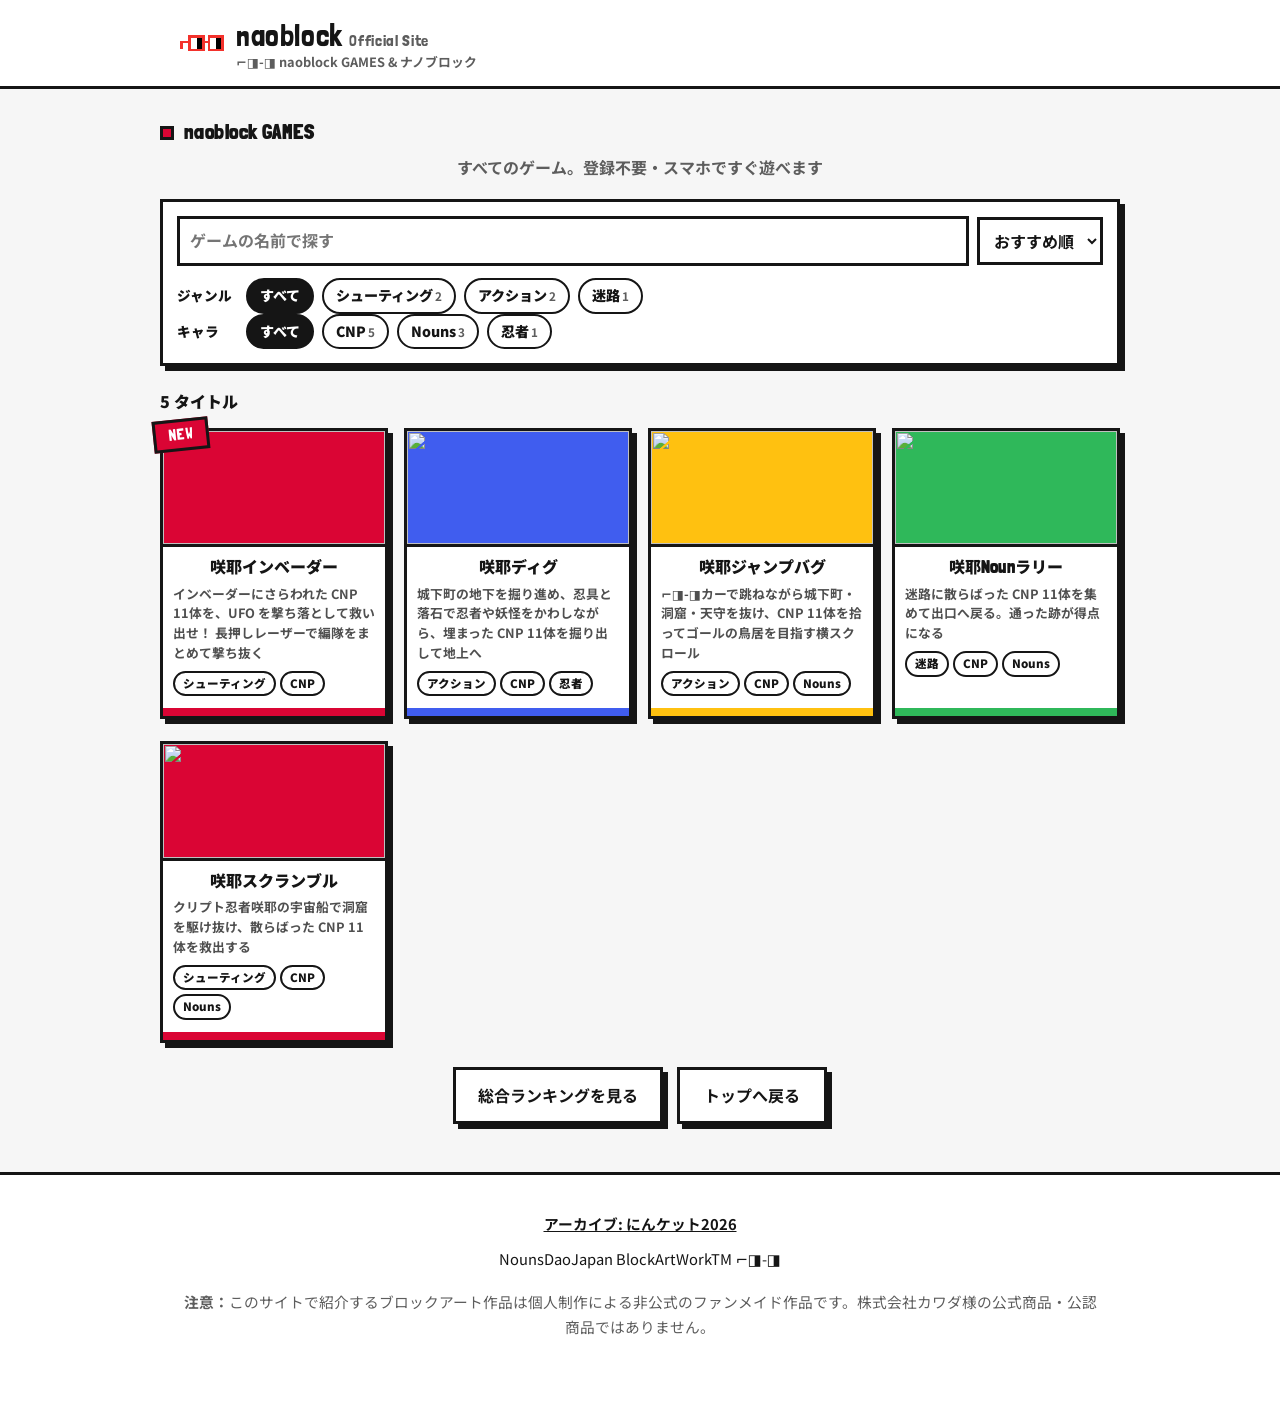
==== games/index.html @ a4fa3475 "ゲーム一覧ページ（/games/）と台帳 games.json - トップと一覧が assets/games.json を読む。新作は1行足すだけ - 一覧: 名前検索・ジャンル/キャラのタグ・並び順" ====
<!doctype html>
<html lang="ja">
  <head>
    <meta charset="utf-8" />
    <meta name="viewport" content="width=device-width,initial-scale=1" />
    <title>すべてのゲーム ─ naoblock GAMES</title>
    <meta name="description" content="naoblock GAMES のゲーム一覧。ジャンルやキャラで探せます。登録不要・スマホですぐ遊べます。" />
    <meta property="og:type" content="website" />
    <meta property="og:title" content="すべてのゲーム ─ naoblock GAMES" />
    <meta property="og:description" content="naoblock GAMES のゲーム一覧。ジャンルやキャラで探せます。登録不要・スマホですぐ遊べます。" />
    <meta property="og:locale" content="ja_JP" />
    <meta property="og:url" content="https://naoblock.com/games/" />
    <link rel="canonical" href="https://naoblock.com/games/">
    <meta property="og:image" content="https://naoblock.com/assets/ogp.png" />
    <meta property="og:image:width" content="1200" />
    <meta property="og:image:height" content="630" />
    <meta name="twitter:card" content="summary_large_image" />
    <link rel="icon" href="../assets/favicon.svg" type="image/svg+xml" />
    <link rel="apple-touch-icon" href="../assets/apple-touch-icon.png" />
    <link rel="preconnect" href="https://fonts.googleapis.com" />
    <link rel="preconnect" href="https://fonts.gstatic.com" crossorigin />
    <link href="https://fonts.googleapis.com/css2?family=Londrina+Solid:wght@900&family=Noto+Sans+JP:wght@400;700;900&display=swap" rel="stylesheet" />
    <link rel="stylesheet" href="../assets/main.css?v=20261114" />
  </head>
  <body>
    <header class="site-header">
      <div class="wrap header-inner">
        <a class="brand" href="../" aria-label="naoblock トップ">
          <svg class="brand-mark" viewBox="0 0 16 6" shape-rendering="crispEdges" aria-hidden="true">
            <rect x="3" y="0" width="6" height="1" fill="#F3322C" />
            <rect x="10" y="0" width="6" height="1" fill="#F3322C" />
            <rect x="3" y="5" width="6" height="1" fill="#F3322C" />
            <rect x="10" y="5" width="6" height="1" fill="#F3322C" />
            <rect x="3" y="1" width="1" height="4" fill="#F3322C" />
            <rect x="8" y="1" width="1" height="4" fill="#F3322C" />
            <rect x="10" y="1" width="1" height="4" fill="#F3322C" />
            <rect x="15" y="1" width="1" height="4" fill="#F3322C" />
            <rect x="9" y="2" width="1" height="1" fill="#F3322C" />
            <rect x="0" y="2" width="3" height="1" fill="#F3322C" />
            <rect x="0" y="3" width="1" height="2" fill="#F3322C" />
            <rect x="4" y="1" width="2" height="4" fill="#fff" />
            <rect x="11" y="1" width="2" height="4" fill="#fff" />
            <rect x="6" y="1" width="2" height="4" fill="#000" />
            <rect x="13" y="1" width="2" height="4" fill="#000" />
          </svg>
          <span class="brand-text">
            <span class="brand-name">naoblock <span class="brand-official">Official Site</span></span>
            <span class="brand-sub">⌐◨-◨ naoblock GAMES &amp; ナノブロック</span>
          </span>
        </a>
        <!-- 右側は空けておく（次の改修で総合1位などを表示） -->
        <div class="header-side"></div>
      </div>
    </header>


    <main>
      <section class="games-page wrap" aria-labelledby="games-title">
        <h1 class="section-title" id="games-title"><span class="en">naoblock GAMES</span></h1>
        <p class="games-lead">すべてのゲーム。登録不要・スマホですぐ遊べます</p>

        <div class="games-tools" role="search">
          <div class="tool-row">
            <input class="games-search" id="q" type="search" placeholder="ゲームの名前で探す" aria-label="ゲームの名前で探す" />
            <select class="games-sort" id="sort" aria-label="並び順">
              <option value="pick">おすすめ順</option>
              <option value="new">新しい順</option>
              <option value="old">古い順</option>
              <option value="name">名前順</option>
            </select>
          </div>
          <div id="chips"></div>
        </div>

        <p class="games-count" id="count" aria-live="polite"></p>
        <ul class="game-grid" id="grid"><li class="games-empty">読み込み中...</li></ul>

        <div class="community-btns">
          <a class="community-btn" href="../ranking/">総合ランキングを見る</a>
          <a class="community-btn" href="../">トップへ戻る</a>
        </div>
      </section>
    </main>

    <footer class="site-footer">
      <div class="wrap">
        <p><a href="../archive/ninket2026/">アーカイブ: にんケット2026</a></p>
        <p>NounsDaoJapan BlockArtWorkTM ⌐◨-◨</p>
        <p class="disclaimer"><strong>注意：</strong>このサイトで紹介するブロックアート作品は個人制作による非公式のファンメイド作品です。株式会社カワダ様の公式商品・公認商品ではありません。</p>
      </div>
    </footer>

    <script type="module">
      // ゲームの台帳（../assets/games.json）を、検索・ジャンル／キャラ・並び順で絞って並べる。
      // 絞り込みは URL（?q=&genre=&chara=&sort=）にも残すので、そのまま共有できる
      import { loadGames, gameCard } from "../assets/games.js?v=20261114";
      const $ = (id) => document.getElementById(id);
      const grid = $("grid"), chips = $("chips"), count = $("count"), q = $("q"), sort = $("sort");
      const esc = (v) => String(v).replace(/[&<>"']/g, (c) => ({ "&": "&amp;", "<": "&lt;", ">": "&gt;", '"': "&quot;", "'": "&#39;" })[c]);
      const params = new URLSearchParams(location.search);
      const state = { q: params.get("q") || "", sort: params.get("sort") || "pick", tags: {} };
      let data = null;

      function render() {
        const words = state.q.trim().toLowerCase().split(/\s+/).filter(Boolean);
        let list = data.games.filter((g) => {
          for (const grp of data.groups) { const t = state.tags[grp.id]; if (t && !(g.tags || []).includes(t)) return false; }
          const hay = [g.title, g.desc || "", ...(g.tags || [])].join(" ").toLowerCase();
          return words.every((w) => hay.includes(w));
        });
        if (state.sort === "new") list = list.slice().sort((a, b) => (b.released || "").localeCompare(a.released || ""));
        if (state.sort === "old") list = list.slice().sort((a, b) => (a.released || "").localeCompare(b.released || ""));
        if (state.sort === "name") list = list.slice().sort((a, b) => a.title.localeCompare(b.title, "ja"));
        count.textContent = list.length === data.games.length ? `${data.games.length} タイトル` : `${list.length} / ${data.games.length} タイトル`;
        grid.innerHTML = list.length
          ? list.map((g) => `<li>${gameCard(g, { detail: true })}</li>`).join("")
          : '<li class="games-empty">見つかりませんでした。条件をゆるめてみてください。</li>';
        // ボタンの押された状態
        chips.querySelectorAll(".chip").forEach((b) => b.setAttribute("aria-pressed", String((state.tags[b.dataset.g] || "") === b.dataset.t)));
        // URL に残す
        const p = new URLSearchParams();
        if (state.q) p.set("q", state.q);
        for (const grp of data.groups) if (state.tags[grp.id]) p.set(grp.id, state.tags[grp.id]);
        if (state.sort !== "pick") p.set("sort", state.sort);
        history.replaceState(null, "", p.toString() ? `?${p}` : location.pathname);
      }

      loadGames("../")
        .then((d) => {
          data = d;
          for (const grp of d.groups) { const t = params.get(grp.id); if (t && grp.tags.includes(t)) state.tags[grp.id] = t; }
          // ジャンル・キャラのボタン（それぞれ1つだけ選べる。「すべて」で外す）。数は台帳から数える
          chips.innerHTML = d.groups.map((grp) => {
            const n = (t) => d.games.filter((g) => (g.tags || []).includes(t)).length;
            return `<div class="tool-row"><span class="tool-label">${esc(grp.label)}</span>`
              + `<button type="button" class="chip" data-g="${esc(grp.id)}" data-t="">すべて</button>`
              + grp.tags.filter((t) => n(t) > 0).map((t) => `<button type="button" class="chip" data-g="${esc(grp.id)}" data-t="${esc(t)}">${esc(t)}<small>${n(t)}</small></button>`).join("")
              + `</div>`;
          }).join("");
          q.value = state.q; sort.value = ["pick", "new", "old", "name"].includes(state.sort) ? state.sort : "pick"; state.sort = sort.value;
          render();
        })
        .catch((e) => { console.error(e); grid.innerHTML = '<li class="games-empty">ゲームの一覧を読み込めませんでした。</li>'; });

      chips.addEventListener("click", (e) => {
        const b = e.target.closest(".chip"); if (!b) return;
        state.tags[b.dataset.g] = b.dataset.t; render();
      });
      q.addEventListener("input", () => { state.q = q.value; render(); });
      sort.addEventListener("change", () => { state.sort = sort.value; render(); });
    </script>
  </body>
</html>
---- assets/main.css ----
:root {
  --bg: #f6f6f6;
  --paper: #ffffff;
  --ink: #151515;
  --muted: #5d5d5d;
  --red: #da0534;
  --blue: #405def;
  --yellow: #ffc110;
  --green: #2fb85a;
  --line: 3px solid var(--ink);
  --shadow: 5px 5px 0 var(--ink);
  --font-display: "Londrina Solid", "Noto Sans JP", system-ui, sans-serif;
  --font-body: "Noto Sans JP", system-ui, -apple-system, "Hiragino Kaku Gothic ProN", "Yu Gothic", Meiryo, sans-serif;
}

*, *::before, *::after { box-sizing: border-box; }

html { -webkit-text-size-adjust: 100%; }

body {
  margin: 0;
  background: var(--bg);
  color: var(--ink);
  font-family: var(--font-body);
  line-height: 1.7;
}

a { color: inherit; }
:focus-visible { outline: 3px solid var(--blue); outline-offset: 3px; }

.wrap {
  width: 100%;
  max-width: 960px;
  margin: 0 auto;
  padding-left: 20px;
  padding-right: 20px;
}

/* ① ヘッダー */
.site-header { padding: 16px 0; border-bottom: var(--line); background: var(--paper); }
.header-inner { display: flex; align-items: center; justify-content: space-between; gap: 16px; }
.brand { display: flex; align-items: center; gap: 12px; text-decoration: none; }
.brand-mark { width: 44px; height: auto; flex: none; }
.brand-text { display: flex; flex-direction: column; line-height: 1.25; }
.brand-name { font-family: var(--font-display); font-size: 1.9rem; letter-spacing: 0.02em; }
.brand-official { font-size: 1rem; color: var(--muted); letter-spacing: 0.04em; }
.brand-sub { font-size: 0.8rem; color: var(--muted); font-weight: 700; }
.header-side { min-width: 0; }

/* Londrina Solid は字幅が細く小文字も低いので、日本語と混ざる行では英字だけ少し大きくして揃える */
.en { font-size: 1.15em; line-height: 1; letter-spacing: 0.02em; }

/* ② ヒーロー */
.hero { text-align: center; padding-top: 32px; padding-bottom: 40px; }
.hero-title {
  margin: 0;
  font-family: var(--font-display);
  font-size: clamp(1.55rem, 6.6vw, 2.8rem);
  font-weight: 900;
  line-height: 1.35;
  letter-spacing: 0.01em;
}
.hero-hello { margin: 0 0 10px; font-family: var(--font-display); font-size: clamp(0.95rem, 3.6vw, 1.1rem); font-weight: 900; color: var(--muted); }
.hero-lead { margin: 16px auto 0; max-width: 34em; font-size: clamp(0.95rem, 3.6vw, 1.1rem); color: var(--muted); font-weight: 700; line-height: 1.7; word-break: auto-phrase; }
.hero-btns { display: flex; flex-direction: column; gap: 14px; align-items: stretch; max-width: 360px; margin: 24px auto 0; }
.hero-btn { font-size: 1rem; }
.hero-note { margin: 14px 0 0; font-size: 0.92rem; color: var(--muted); font-weight: 700; }
.studs { display: flex; justify-content: center; gap: 10px; margin-top: 28px; }
.studs i { width: 16px; height: 16px; border: 3px solid var(--ink); display: block; }
.studs i:nth-child(1) { background: var(--red); }
.studs i:nth-child(2) { background: var(--yellow); }
.studs i:nth-child(3) { background: var(--blue); }
.studs i:nth-child(4) { background: var(--green); }

.section-title {
  margin: 0 0 20px;
  font-family: var(--font-display);
  font-size: 1.15rem;
  font-weight: 900;
  letter-spacing: 0.04em;
}
.section-title::before {
  content: "";
  display: inline-block;
  width: 14px;
  height: 14px;
  margin-right: 10px;
  background: var(--red);
  border: 3px solid var(--ink);
  vertical-align: -1px;
}

/* ③ ゲームカード（横スクロール） */
.games { padding-bottom: 64px; }
.card-row {
  list-style: none;
  margin: 0;
  padding: 6px max(20px, calc((100vw - 920px) / 2)) 22px;
  display: flex;
  gap: 18px;
  overflow-x: auto;
  scroll-snap-type: x proximity;
  scroll-padding-inline: max(20px, calc((100vw - 920px) / 2));
  -webkit-overflow-scrolling: touch;
}
.card-row > li { flex: none; scroll-snap-align: start; }

.game-card {
  position: relative;
  display: flex;
  flex-direction: column;
  width: clamp(188px, 56vw, 232px);
  background: var(--paper);
  border: var(--line);
  box-shadow: var(--shadow);
  text-decoration: none;
  transition: transform 0.12s ease, box-shadow 0.12s ease;
}
.game-card:hover { transform: translate(-2px, -2px); box-shadow: 7px 7px 0 var(--ink); }
.game-card:active { transform: translate(3px, 3px); box-shadow: 2px 2px 0 var(--ink); }

.game-card .thumb {
  display: block;
  aspect-ratio: 4 / 5;
  overflow: hidden;
  border-bottom: var(--line);
  background: var(--card-color, var(--yellow));
}
.game-card .thumb img { display: block; width: 100%; height: 100%; object-fit: cover; object-position: center; }
.game-card .game-title {
  display: block;
  font-family: var(--font-display);
  padding: 14px 12px 16px;
  font-weight: 900;
  font-size: 1.05rem;
  line-height: 1.4;
  text-align: center;
  border-bottom: 8px solid var(--card-color, var(--yellow));
}
.c-red { --card-color: var(--red); }
.c-blue { --card-color: var(--blue); }
.c-yellow { --card-color: var(--yellow); }
.c-green { --card-color: var(--green); }

.badge-new {
  position: absolute;
  top: -12px;
  left: -10px;
  z-index: 1;
  padding: 2px 12px;
  background: var(--red);
  color: #fff;
  border: var(--line);
  font-family: var(--font-display);
  font-size: 1rem;
  line-height: 1.4;
  letter-spacing: 0.06em;
  transform: rotate(-6deg);
}

/* ④ 総合ランキング（sakuya-kit の出力に合わせる。kit.css は読み込まない） */
.ranking { padding-bottom: 64px; }
#board .board-msg { margin: 0; padding: 24px; text-align: center; color: var(--muted); border: var(--line); background: var(--paper); }
#board .sk-leaderboard {
  background: var(--paper);
  border: var(--line);
  box-shadow: var(--shadow);
  padding: 22px 18px 24px;
}
#board .sk-lb-title { margin: 0 0 8px; font-family: var(--font-display); font-size: 1.15rem; font-weight: 900; text-align: center; line-height: 1.5; }
#board .sk-lb-note { margin: 0 0 18px; font-size: 0.92rem; color: var(--muted); text-align: center; line-height: 1.6; }
#board .sk-lb-list { list-style: none; margin: 0; padding: 0; display: flex; flex-direction: column; gap: 8px; }
#board .sk-lb-row {
  display: flex;
  flex-wrap: wrap;
  align-items: center;
  gap: 6px 12px;
  padding: 10px 12px;
  background: var(--bg);
  border: 2px solid var(--ink);
  font-size: 0.92rem;
}
#board .sk-lb-row:nth-child(1) { background: #fff3c4; }
#board .sk-lb-rank { min-width: 2.2em; font-family: var(--font-display); font-weight: 900; font-size: 1.2rem; line-height: 1; text-align: center; }
#board .sk-lb-name { font-weight: 900; flex: 1 1 4.5em; min-width: 0; overflow-wrap: anywhere; }
#board .sk-lb-xname { display: inline-flex; align-items: center; gap: 6px; font-size: 0.8rem; }
#board .sk-lb-avatar { width: 24px; height: 24px; border-radius: 50%; object-fit: cover; }
#board .sk-lb-xlink { color: var(--blue); text-decoration: none; font-weight: 700; }
#board .sk-lb-xlink:hover { text-decoration: underline; }
#board .sk-lb-score { margin-left: auto; font-family: var(--font-display); font-size: 1.2rem; line-height: 1; letter-spacing: 0.02em; font-weight: 900; font-variant-numeric: tabular-nums; color: var(--red); }
#board .sk-lb-games { flex-basis: 100%; display: flex; flex-wrap: wrap; gap: 4px 10px; font-size: 0.75rem; color: var(--muted); }
#board .sk-lb-game-pts { font-weight: 700; color: var(--ink); font-variant-numeric: tabular-nums; }
#board .sk-lb-game-top { color: var(--red); }
#board .sk-lb-roster { display: none; }
#board .sk-lb-sub { flex-basis: 100%; font-size: 0.75rem; color: var(--muted); }
#board .sk-lb-empty { padding: 18px; text-align: center; color: var(--muted); font-size: 0.9rem; }
.ranking-more { margin: 20px 0 0; text-align: center; }
.ranking-page { padding-top: 32px; }

/* ⑤ 外へのリンク */
.links { padding-bottom: 72px; }
.link-grid {
  list-style: none;
  margin: 0;
  padding: 0;
  display: grid;
  grid-template-columns: repeat(2, 1fr);
  gap: 14px;
}
.link-tile {
  display: flex;
  font-family: var(--font-display);
  align-items: center;
  justify-content: center;
  min-height: 56px;
  padding: 10px 12px;
  background: var(--paper);
  border: var(--line);
  box-shadow: 4px 4px 0 var(--ink);
  font-weight: 900;
  text-decoration: none;
  text-align: center;
  transition: transform 0.12s ease, box-shadow 0.12s ease, background 0.12s ease;
}
.link-tile:hover { background: var(--yellow); transform: translate(-2px, -2px); box-shadow: 6px 6px 0 var(--ink); }
.link-tile:active { transform: translate(3px, 3px); box-shadow: 1px 1px 0 var(--ink); }

/* ⑥ フッター */
.site-footer { padding: 36px 0 52px; border-top: var(--line); background: var(--paper); text-align: center; font-size: 0.92rem; }
.site-footer p { margin: 0 0 10px; }
.site-footer a { font-weight: 700; }
.site-footer .disclaimer { margin-top: 18px; color: var(--muted); font-size: 0.92rem; line-height: 1.7; }

/* 修正A: スマホ幅ではランキングを5位まで（PCは10位まで） */
@media (max-width: 599px) {
  #board .sk-lb-list > li:nth-child(n+6) { display: none; }
  .ranking-page #board .sk-lb-list > li { display: flex; } /* 全員ページは全部出す */
}

@media (min-width: 640px) {
  .link-grid { grid-template-columns: repeat(4, 1fr); }
  .hero { padding-top: 64px; padding-bottom: 64px; }
  .hero-btns { flex-direction: row; flex-wrap: wrap; justify-content: center; max-width: none; }
}

/* 修正B: PC幅ではゲームカード5枚をスクロールなしで1列に並べる */
@media (min-width: 960px) {
  .card-row {
    display: grid;
    grid-template-columns: repeat(5, minmax(0, 1fr));
    max-width: 960px;
    margin: 0 auto;
    padding: 14px 20px 22px;
    overflow: visible;
    scroll-snap-type: none;
  }
  .game-card { width: auto; height: 100%; }
  .game-card .game-title { font-size: 1rem; padding-left: 8px; padding-right: 8px; }
  .card-row > li.all-li { display: none; } /* PC は下の「すべてのゲームを見る」ボタンで */
}

@media (prefers-reduced-motion: reduce) {
  .game-card, .link-tile { transition: none; }
}

/* naoblock ⌐◨-◨（ブロックアート・Instagram） */
.art { padding-bottom: 64px; }
.art-lead { margin: -8px 0 20px; color: var(--muted); font-weight: 700; font-size: 0.92rem; }
.art-lead .en { font-size: 1em; }
.art-grid {
  list-style: none; margin: 0; padding: 0;
  display: grid; grid-template-columns: repeat(2, 1fr); gap: 14px;
}
.art-tile {
  display: block; aspect-ratio: 1 / 1; overflow: hidden;
  border: var(--line); box-shadow: var(--shadow); background: var(--paper);
  transition: transform 0.15s, box-shadow 0.15s;
}
.art-tile img { width: 100%; height: 100%; object-fit: cover; display: block; }
.art-tile:hover { transform: translate(-2px, -2px); box-shadow: 7px 7px 0 var(--ink); }
.art-more { margin: 24px 0 0; text-align: center; }
.art-more-btn {
  display: inline-block; padding: 10px 22px; text-decoration: none; font-weight: 900;
  border: var(--line); box-shadow: var(--shadow); background: var(--yellow);
}
@media (min-width: 640px) { .art-grid { grid-template-columns: repeat(3, 1fr); gap: 18px; } }
@media (prefers-reduced-motion: reduce) { .art-tile { transition: none; } }

/* naoblock BUILDER（組立図アプリ） */
.builder { padding-bottom: 64px; }
.builder .section-title::before { background: var(--blue); }
.builder-cards { display: grid; gap: 24px; max-width: 560px; margin: 0 auto; }
@media (min-width: 640px) { .builder-cards { grid-template-columns: 1fr 1fr; max-width: none; } }
.builder-card {
  display: flex; flex-direction: column;
  background: var(--paper); border: var(--line); box-shadow: var(--shadow);
  text-decoration: none; transition: transform 0.12s ease, box-shadow 0.12s ease;
}
.builder-card:hover { transform: translate(-2px, -2px); box-shadow: 7px 7px 0 var(--ink); }
.builder-card:active { transform: translate(3px, 3px); box-shadow: 2px 2px 0 var(--ink); }
.builder-kind {
  display: block; padding: 8px 12px; border-bottom: var(--line);
  font-weight: 700; font-size: 1rem;
}
.builder-kind .en { font-family: var(--font-display); font-weight: 900; }
.builder-card .thumb { display: block; aspect-ratio: 1200 / 630; overflow: hidden; border-bottom: var(--line); background: var(--blue); }
.builder-card .thumb img { display: block; width: 100%; height: 100%; object-fit: cover; }
.builder-go {
  display: block; margin-top: auto; padding: 12px; text-align: center;
  font-family: var(--font-display); font-weight: 900; font-size: 1rem;
  border-bottom: 8px solid var(--blue);
}
@media (prefers-reduced-motion: reduce) { .builder-card { transition: none; } }

/* みんなの作品（投稿サイト post.naoblock.com の新着） */
.community { padding-bottom: 64px; }
.community .section-title::before { background: var(--green); }
.community-grid { display: grid; grid-template-columns: repeat(2, 1fr); gap: 14px; }
@media (min-width: 640px) { .community-grid { grid-template-columns: repeat(3, 1fr); gap: 18px; } }
.community-grid .board-msg { grid-column: 1 / -1; }
.community-tile {
  display: flex; flex-direction: column; min-width: 0; padding: 10px;
  background: var(--paper); border: var(--line); box-shadow: var(--shadow);
  color: var(--ink); text-decoration: none; transition: transform 0.12s ease, box-shadow 0.12s ease;
}
.community-tile:hover { transform: translate(-2px, -2px); box-shadow: 7px 7px 0 var(--ink); }
.community-tile img { display: block; width: 100%; aspect-ratio: 1 / 1; object-fit: contain; background: var(--bg); }
.community-tile b { margin-top: 8px; font-size: 1rem; overflow: hidden; text-overflow: ellipsis; white-space: nowrap; }
.community-tile small { color: var(--muted); font-size: 0.75rem; overflow: hidden; text-overflow: ellipsis; white-space: nowrap; }
.community-btns { display: flex; gap: 14px; justify-content: center; margin-top: 24px; flex-wrap: wrap; }
.community-btn {
  display: inline-block; padding: 12px 22px; min-width: 150px; text-align: center;
  background: var(--paper); border: var(--line); box-shadow: var(--shadow);
  color: var(--ink); font-weight: 700; text-decoration: none;
}
.community-btn.primary { background: var(--green); color: var(--ink); }
.community-btn:active { transform: translate(3px, 3px); box-shadow: 2px 2px 0 var(--ink); }
@media (prefers-reduced-motion: reduce) { .community-tile { transition: none; } }

/* メールで受け取る（Substack の登録フォーム） */
.newsletter { margin: 40px auto 0; max-width: 480px; text-align: center; }
.newsletter-title { margin: 0 0 16px; font-size: 1.1rem; font-weight: 900; }
.newsletter-title .en { margin-left: 8px; font-family: var(--font-display); color: var(--muted); font-weight: 400; }
.newsletter .art-lead { margin: 0 0 16px; }
.newsletter-frame { display: block; width: 100%; height: 320px; background: #fff; border: var(--line); box-shadow: var(--shadow); }

/* LINE と Substack の案内（届くものが違うので2枚に分ける） */
.subscribe { display: grid; gap: 24px; margin: 40px auto 0; max-width: 480px; }
.subscribe-card { padding: 20px 18px; text-align: center; background: var(--paper); border: var(--line); box-shadow: var(--shadow); }
.subscribe-card .newsletter-title { line-height: 1.5; word-break: auto-phrase; }
.subscribe-card .art-lead { margin: 0 0 16px; word-break: auto-phrase; }
.subscribe-btn { display: block; color: var(--ink); }
.is-line .subscribe-btn { background: #06c755; }
.is-substack .subscribe-btn { background: #ff6719; }
.subscribe-note { margin: 20px 0 10px; font-size: 0.92rem; color: var(--muted); }
.subscribe-card .newsletter-frame { box-shadow: none; }
@media (min-width: 960px) { .subscribe { max-width: 980px; grid-template-columns: 1fr 1fr; align-items: start; } }
/* スマホ：Substack のフォームはカードの余白を使い切って幅いっぱいに（狭いと入力欄がつぶれる） */
@media (max-width: 959px) {
  .subscribe-card .newsletter-frame { width: calc(100% + 36px); margin: 0 -18px -20px; border-width: 3px 0 0; }
}

/* ── ゲームの一覧（トップの「すべて」カードと /games/） ─────────── */
.card-row-msg { align-self: center; padding: 24px; color: var(--muted); font-weight: 700; }
.games-more { margin-top: 4px; text-align: center; }
.all-card {
  justify-content: center; align-items: center; height: 100%; min-height: 240px;
  background: var(--yellow); text-align: center; gap: 6px;
}
.all-card .all-count { font-family: var(--font-display); font-size: 3.4rem; line-height: 1; }
.all-card .all-count::after { content: "タイトル"; display: block; font-family: var(--font-body); font-size: 0.85rem; font-weight: 900; }
.all-card .all-label { font-family: var(--font-display); font-weight: 900; font-size: 1.1rem; line-height: 1.4; }

.games-page { padding: 28px 0 48px; }
.games-page .section-title { margin-bottom: 6px; }
.games-lead { margin: 0 0 18px; text-align: center; color: var(--muted); font-weight: 700; }
.games-tools {
  display: grid; gap: 12px; padding: 14px; margin-bottom: 22px;
  background: var(--paper); border: var(--line); box-shadow: var(--shadow);
}
.games-tools .tool-row { display: flex; flex-wrap: wrap; align-items: center; gap: 8px; }
.games-tools .tool-label { font-weight: 900; font-size: 0.85rem; min-width: 4.5em; }
.games-search, .games-sort {
  font: inherit; font-weight: 700; padding: 8px 10px; border: var(--line); background: #fff; color: var(--ink); border-radius: 0;
}
.games-search { flex: 1 1 200px; min-width: 0; }
.chip {
  font: inherit; font-weight: 900; font-size: 0.88rem; padding: 4px 12px; cursor: pointer;
  background: #fff; color: var(--ink); border: 2px solid var(--ink); border-radius: 999px;
}
.chip small { font-weight: 700; color: var(--muted); margin-left: 2px; }
.chip[aria-pressed="true"] { background: var(--ink); color: #fff; }
.chip[aria-pressed="true"] small { color: #ddd; }
.games-count { margin: 0 0 12px; font-weight: 900; }
.game-grid {
  list-style: none; margin: 0; padding: 0;
  display: grid; gap: 22px 16px; grid-template-columns: repeat(2, minmax(0, 1fr));
}
@media (min-width: 640px) { .game-grid { grid-template-columns: repeat(3, minmax(0, 1fr)); } }
@media (min-width: 960px) { .game-grid { grid-template-columns: repeat(4, minmax(0, 1fr)); } }
.game-grid .game-card { width: auto; height: 100%; }
.game-card.is-detail .thumb { aspect-ratio: 1200 / 630; }
.game-card.is-detail .game-title { padding: 10px 10px 4px; border-bottom: 0; }
.game-card .game-desc { display: block; padding: 0 10px 8px; font-size: 0.8rem; line-height: 1.55; color: var(--muted); font-weight: 700; color: var(--ink); opacity: 0.75; flex: 1; }
.game-card .game-tags { display: flex; flex-wrap: wrap; align-content: flex-start; gap: 4px; padding: 0 10px 20px; flex: 1; }
.game-card.is-detail .game-desc { flex: none; }
/* 色の帯はカードのいちばん下に（説明の長さがちがっても、隣のカードとそろう） */
.game-card.is-detail::after { content: ""; position: absolute; left: 0; right: 0; bottom: 0; height: 8px; background: var(--card-color, var(--yellow)); }
.game-card .game-tags i { font-style: normal; font-size: 0.72rem; font-weight: 900; padding: 1px 8px; border: 2px solid var(--ink); border-radius: 999px; background: #fff; }
.games-empty { padding: 28px; text-align: center; color: var(--muted); font-weight: 700; border: var(--line); background: var(--paper); }
@media (max-width: 599px) { .game-card .game-desc { display: none; } }
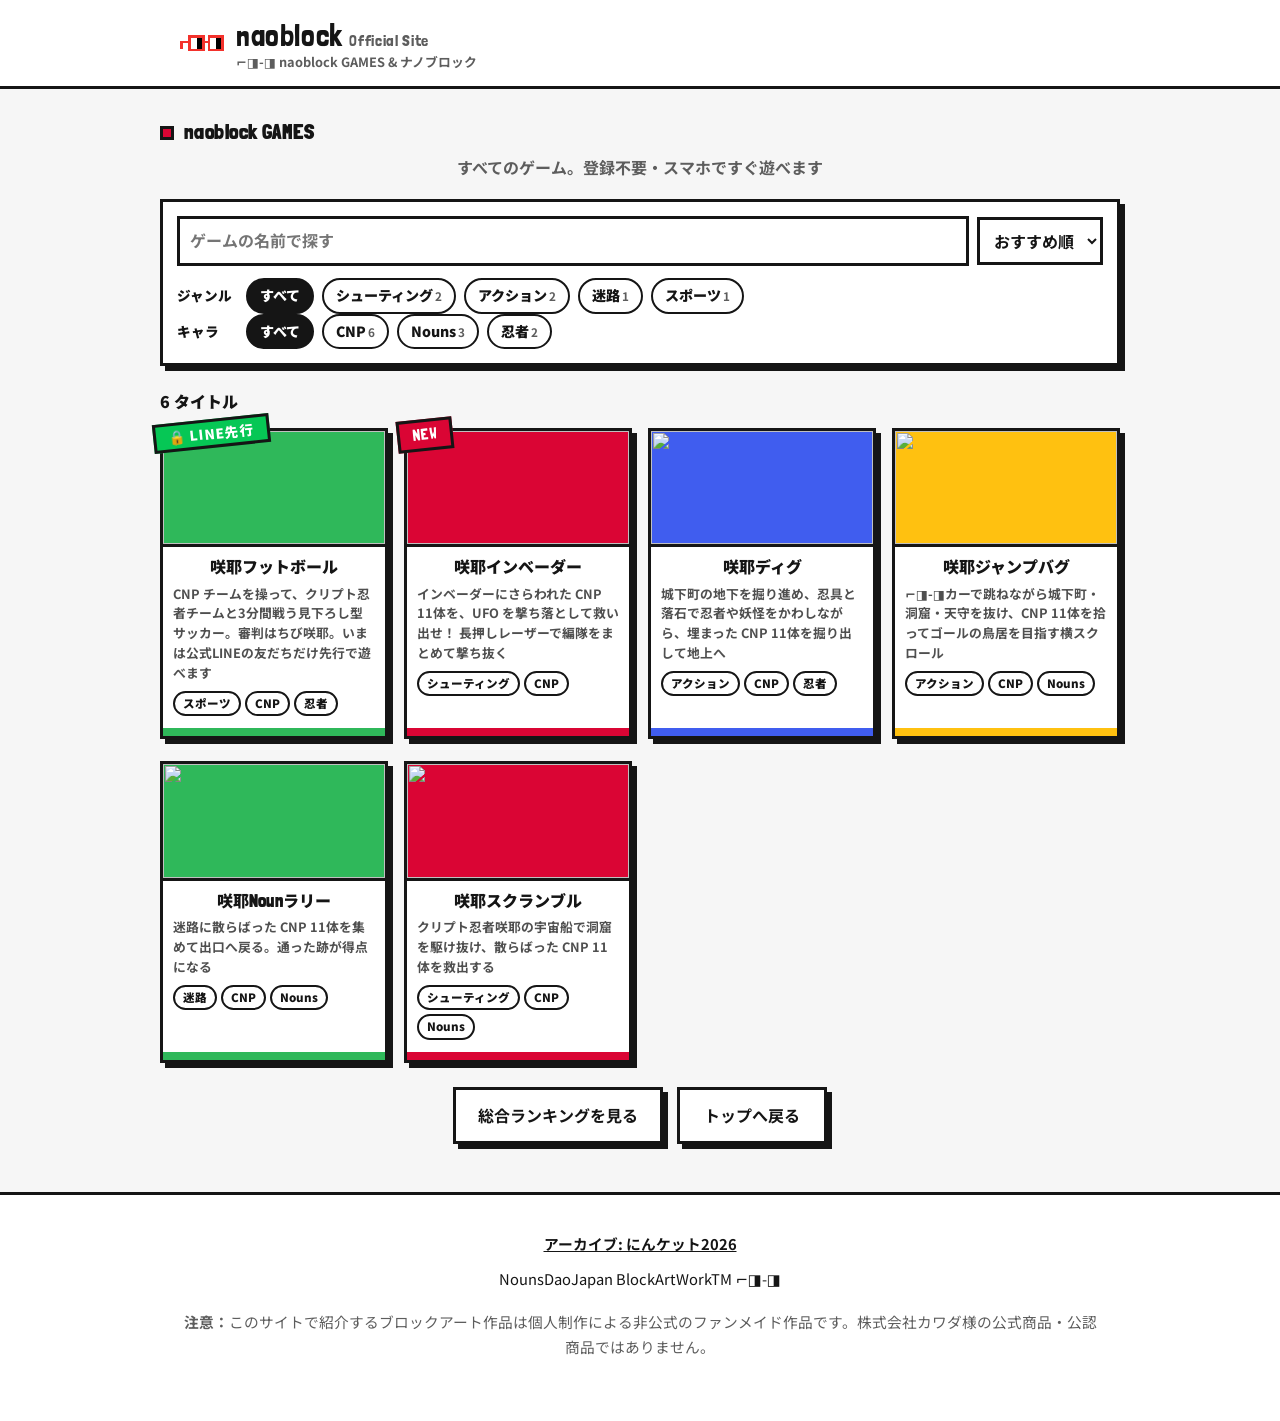
==== commit f03c61c8: "LINE友だち限定の先行公開の入口（/line/・gate.js）と、咲耶フットボールをLINE先行で台帳に追加 Co-Authored-By: Claude Opus 5.5 <noreply@an" ====
--- a/games/index.html
+++ b/games/index.html
@@ -20,7 +20,7 @@
     <link rel="preconnect" href="https://fonts.googleapis.com" />
     <link rel="preconnect" href="https://fonts.gstatic.com" crossorigin />
     <link href="https://fonts.googleapis.com/css2?family=Londrina+Solid:wght@900&family=Noto+Sans+JP:wght@400;700;900&display=swap" rel="stylesheet" />
-    <link rel="stylesheet" href="../assets/main.css?v=20261114" />
+    <link rel="stylesheet" href="../assets/main.css?v=20261114b" />
   </head>
   <body>
     <header class="site-header">
@@ -93,7 +93,7 @@
     <script type="module">
       // ゲームの台帳（../assets/games.json）を、検索・ジャンル／キャラ・並び順で絞って並べる。
       // 絞り込みは URL（?q=&genre=&chara=&sort=）にも残すので、そのまま共有できる
-      import { loadGames, gameCard } from "../assets/games.js?v=20261114";
+      import { loadGames, gameCard } from "../assets/games.js?v=20261114b";
       const $ = (id) => document.getElementById(id);
       const grid = $("grid"), chips = $("chips"), count = $("count"), q = $("q"), sort = $("sort");
       const esc = (v) => String(v).replace(/[&<>"']/g, (c) => ({ "&": "&amp;", "<": "&lt;", ">": "&gt;", '"': "&quot;", "'": "&#39;" })[c]);
--- a/assets/main.css
+++ b/assets/main.css
@@ -157,6 +157,7 @@
   letter-spacing: 0.06em;
   transform: rotate(-6deg);
 }
+.badge-line { background: #06c755; font-family: var(--font-body); font-weight: 900; font-size: 0.85rem; }
 
 /* ④ 総合ランキング（sakuya-kit の出力に合わせる。kit.css は読み込まない） */
 .ranking { padding-bottom: 64px; }
